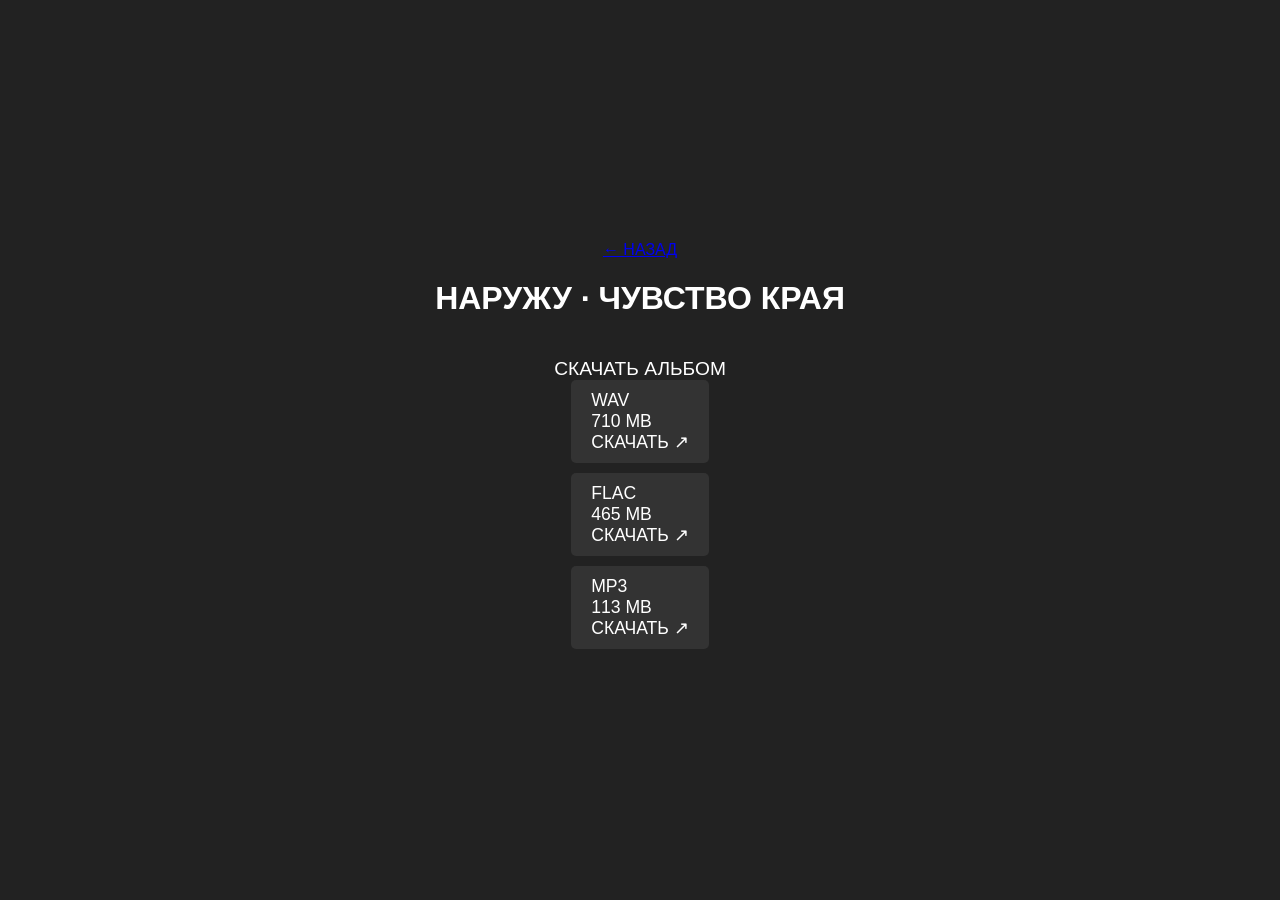
==== download.html @ 3d83241c "Initial working version" ====
<html>
<head>
<style>
body {
  background-color: #222;
  color: #fff;
  font-family: Arial, sans-serif;
  margin: 0;
  padding: 0;
}

body, html {
  height: 100%;
}

.download-container {
  display: flex;
  flex-direction: column;
  align-items: center;
  justify-content: center;
  height: 100%;
}

.download-link {
  margin-top: 20px;
  font-size: 1.2em;
  text-decoration: none;
  color: #fff;
}

.download-link:hover {
  text-decoration: underline;
}

.download-button {
  color: #fff;
  text-decoration: none;
  display: flex;
  align-items: center;
  justify-content: center;
  padding: 10px 20px;
  border-radius: 5px;
  background-color: #333;
  font-size: 1.1em;
  margin-bottom: 10px;
}

.download-button:hover {
  background-color: #444;
  color: #fff;
  transition: background-color 0.3s ease;
}
</style>
</head>
<body>
<div class="download-container">
  <a href="index.html" class="back-link">← НАЗАД</a>
  <h1>НАРУЖУ · ЧУВСТВО КРАЯ</h1>
  <a href="download.html" class="download-link">СКАЧАТЬ АЛЬБОМ</a>
  <div class="download-buttons">
    <div class="download-button">
      <a href="https://github.com/Cabin303/naruzhu-downloads/releases/latest/download/NARUZHU_WAV.zip" style="color: #fff; text-decoration: none;">WAV<br>710 MB<br>СКАЧАТЬ ↗</a>
    </div>
    <div class="download-button">
      <a href="https://github.com/Cabin303/naruzhu-downloads/releases/latest/download/NARUZHU_FLAC.zip" style="color: #fff; text-decoration: none;">FLAC<br>465 MB<br>СКАЧАТЬ ↗</a>
    </div>
    <div class="download-button">
      <a href="https://github.com/Cabin303/naruzhu-downloads/releases/latest/download/NARUZHU_MP3.zip" style="color: #fff; text-decoration: none;">MP3<br>113 MB<br>СКАЧАТЬ ↗</a>
    </div>
  </div>
</div>
</body>
</html>
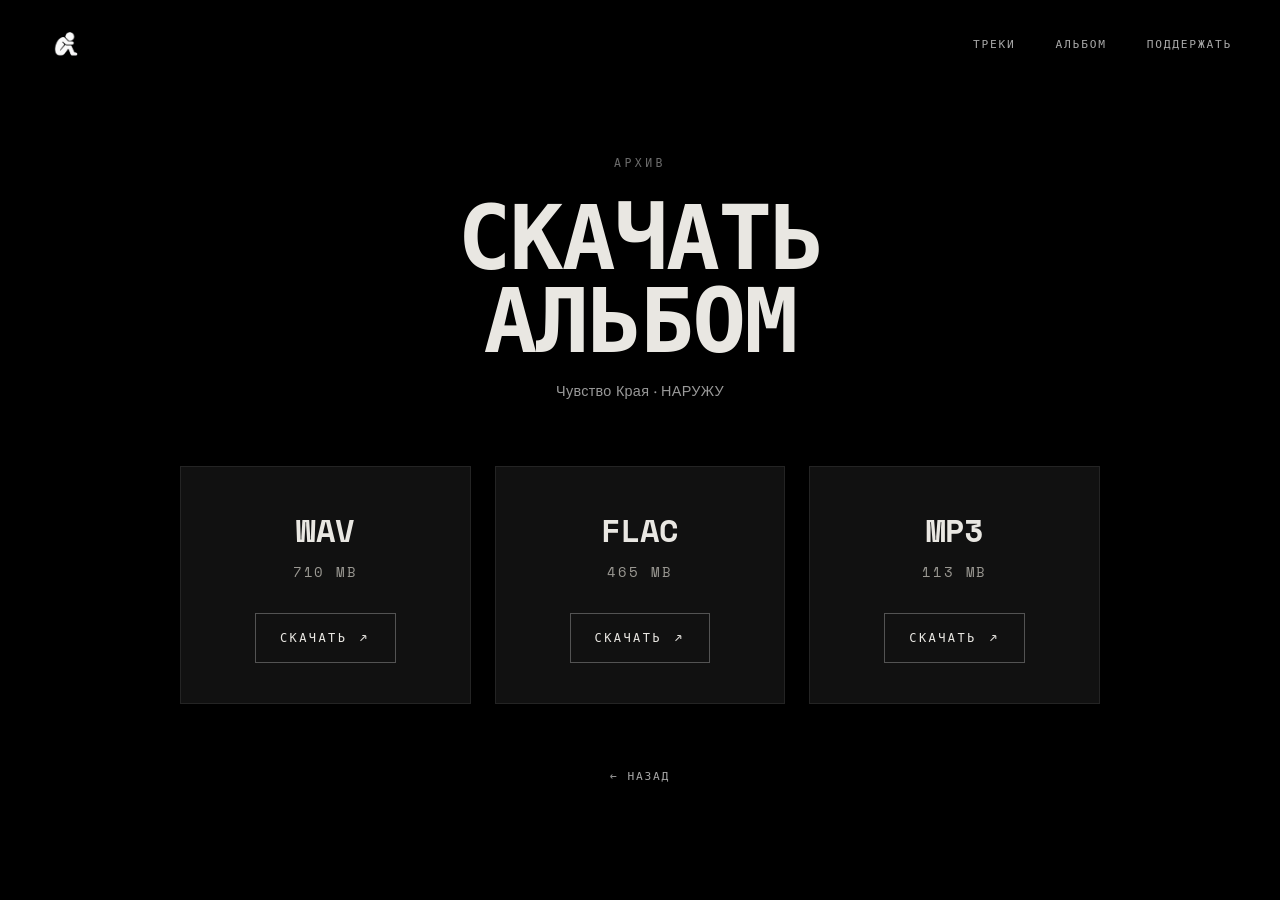
==== commit d9b6b73b: "Remove decorative dots and redundant player control" ====
--- a/download.html
+++ b/download.html
@@ -1,73 +1,167 @@
-<html>
+<!doctype html>
+<html lang="ru">
 <head>
-<style>
-body {
-  background-color: #222;
-  color: #fff;
-  font-family: Arial, sans-serif;
-  margin: 0;
-  padding: 0;
-}
+  <meta charset="UTF-8">
+  <meta name="viewport" content="width=device-width, initial-scale=1">
+  <meta name="theme-color" content="#000000">
+  <title>НАРУЖУ — Скачать альбом</title>
+  <link rel="preconnect" href="https://fonts.googleapis.com">
+  <link rel="preconnect" href="https://fonts.gstatic.com" crossorigin>
+  <link href="https://fonts.googleapis.com/css2?family=Space+Grotesk:wght@300;400;500;600;700&family=Space+Mono:wght@400;700&display=swap" rel="stylesheet">
+  <style>
+    :root {
+      --black: #000;
+      --white: #fff;
+      --ink: #E9E7E2;
+      --dim: #111;
+      --panel: #0a0a0a;
+      --border: rgba(255,255,255,.08);
+      --muted: #9A9892;
+    }
 
-body, html {
-  height: 100%;
-}
+    *, *::before, *::after { margin: 0; padding: 0; box-sizing: border-box; }
+    html { scroll-behavior: smooth; }
+    body {
+      background: var(--black);
+      color: var(--ink);
+      font-family: 'Space Grotesk', sans-serif;
+      line-height: 1.45;
+      -webkit-font-smoothing: antialiased;
+      overflow-x: hidden;
+    }
+    a { color: inherit; text-decoration: none; }
+    ul { list-style: none; }
+    img { display: block; }
+    :focus-visible { outline: 1px solid rgba(255,255,255,.55); outline-offset: 3px; }
 
-.download-container {
-  display: flex;
-  flex-direction: column;
-  align-items: center;
-  justify-content: center;
-  height: 100%;
-}
+    /* ── НАВИГАЦИЯ ─────────────────────────────────────- */
+    .site-nav {
+      position: fixed; top: 0; left: 0; right: 0; z-index: 100;
+      padding: 26px 48px;
+      display: flex; align-items: center; justify-content: space-between;
+    }
+    .nav-logo {
+      font-family: 'Space Mono', monospace;
+      font-size: .95rem; line-height: .95; letter-spacing: .18em; font-weight: 700; color: #fff;
+    }
+    .nav-logo img { width: 34px; height: auto; display: block; }
+    .nav-links { display: flex; gap: 40px; }
+    .nav-links a {
+      font-family: 'Space Mono', monospace;
+      font-size: .7rem; letter-spacing: .16em; text-transform: uppercase;
+      color: rgba(255,255,255,.66); transition: color .2s;
+    }
+    .nav-links a:hover { color: var(--ink); }
 
-.download-link {
-  margin-top: 20px;
-  font-size: 1.2em;
-  text-decoration: none;
-  color: #fff;
-}
+    /* ── СТРАНИЦА СКАЧИВАНИЯ ──────────────────────────── */
+    .download-page {
+      min-height: 100vh;
+      display: flex; flex-direction: column; justify-content: center; align-items: center;
+      padding: 140px 0 100px;
+      text-align: center;
+    }
+    .dl-eyebrow {
+      font-family: 'Space Mono', monospace;
+      font-size: .72rem; letter-spacing: .3em; text-transform: uppercase;
+      color: rgba(255,255,255,.42); margin-bottom: 22px;
+    }
+    .download-title {
+      font-family: 'Space Mono', monospace;
+      font-size: clamp(2.4rem, 7vw, 6rem); line-height: .92; font-weight: 700; letter-spacing: -.02em;
+    }
+    .download-sub {
+      font-size: .9rem; letter-spacing: .02em; color: rgba(255,255,255,.6); margin-top: 22px;
+    }
 
-.download-link:hover {
-  text-decoration: underline;
-}
+    .download-cards {
+      display: grid; grid-template-columns: repeat(3, 1fr); gap: 24px;
+      width: min(920px, calc(100% - 96px)); margin-top: 64px;
+    }
+    .download-card {
+      display: flex; flex-direction: column; align-items: center;
+      background: var(--dim); border: 1px solid var(--border); padding: 40px 28px;
+      transition: border-color .2s, background .2s;
+    }
+    .download-card:hover { border-color: rgba(255,255,255,.4); background: var(--panel); }
+    .format { font-family: 'Space Mono', monospace; font-size: 2rem; font-weight: 700; letter-spacing: -.02em; }
+    .size { font-family: 'Space Mono', monospace; font-size: .85rem; letter-spacing: .14em; color: var(--muted); margin-top: 10px; }
+    .action {
+      display: inline-flex; align-items: center; gap: 12px; margin-top: 30px;
+      font-family: 'Space Mono', monospace; font-size: 12px; letter-spacing: .2em; text-transform: uppercase;
+      border: 1px solid rgba(255,255,255,.28); padding: 14px 24px; color: var(--ink);
+      transition: background .2s, color .2s, border-color .2s, gap .3s, transform .22s ease;
+    }
+    .action span { font-size: 14px; }
+    .action:hover,
+    .action:focus-visible {
+      background: transparent;
+      border-color: rgba(255,255,255,.28);
+      color: #fff;
+      gap: 12px;
+      transform: translateY(-2px);
+    }
 
-.download-button {
-  color: #fff;
-  text-decoration: none;
-  display: flex;
-  align-items: center;
-  justify-content: center;
-  padding: 10px 20px;
-  border-radius: 5px;
-  background-color: #333;
-  font-size: 1.1em;
-  margin-bottom: 10px;
-}
+    .back-link {
+      margin-top: 64px;
+      font-family: 'Space Mono', monospace; font-size: .7rem; letter-spacing: .16em; text-transform: uppercase;
+      color: rgba(255,255,255,.66); transition: color .2s;
+    }
+    .back-link:hover { color: var(--ink); }
 
-.download-button:hover {
-  background-color: #444;
-  color: #fff;
-  transition: background-color 0.3s ease;
-}
-</style>
+    @media (max-width: 820px) {
+      .site-nav { padding: 18px 22px; }
+      .nav-links { gap: 22px; }
+      .nav-links a { font-size: .62rem; }
+      .download-page { padding: 120px 0 80px; }
+      .download-cards { grid-template-columns: 1fr; gap: 20px; width: min(560px, calc(100% - 44px)); }
+      .download-card { padding: 34px 26px; }
+    }
+    @media (max-width: 640px) {
+      .nav-links { display: none; }
+      .nav-logo img { width: 28px; }
+      .download-page { padding: 104px 0 72px; }
+      .download-title { font-size: clamp(2rem, 10vw, 3rem); }
+    }
+  </style>
 </head>
 <body>
-<div class="download-container">
-  <a href="index.html" class="back-link">← НАЗАД</a>
-  <h1>НАРУЖУ · ЧУВСТВО КРАЯ</h1>
-  <a href="download.html" class="download-link">СКАЧАТЬ АЛЬБОМ</a>
-  <div class="download-buttons">
-    <div class="download-button">
-      <a href="https://github.com/Cabin303/naruzhu-downloads/releases/latest/download/NARUZHU_WAV.zip" style="color: #fff; text-decoration: none;">WAV<br>710 MB<br>СКАЧАТЬ ↗</a>
+
+  <nav class="site-nav">
+    <a class="nav-logo" href="index.html"><img src="челик.png" alt="НАРУЖУ"></a>
+    <ul class="nav-links">
+      <li><a href="index.html#tracks">Треки</a></li>
+      <li><a href="index.html#about">Альбом</a></li>
+      <li><a href="index.html#support">Поддержать</a></li>
+    </ul>
+  </nav>
+
+  <main class="download-page">
+    <p class="dl-eyebrow">Архив</p>
+    <h1 class="download-title">СКАЧАТЬ<br>АЛЬБОМ</h1>
+    <p class="download-sub">Чувство Края · НАРУЖУ</p>
+
+    <div class="download-cards">
+      <a href="https://github.com/Cabin303/naruzhu-downloads/releases/download/v1.0/NARUZHU_WAV.zip" download class="download-card">
+        <span class="format">WAV</span>
+        <span class="size">710 MB</span>
+        <span class="action">СКАЧАТЬ <span>↗</span></span>
+      </a>
+
+      <a href="https://github.com/Cabin303/naruzhu-downloads/releases/download/v1.0/NARUZHU_FLAC.zip" download class="download-card">
+        <span class="format">FLAC</span>
+        <span class="size">465 MB</span>
+        <span class="action">СКАЧАТЬ <span>↗</span></span>
+      </a>
+
+      <a href="https://github.com/Cabin303/naruzhu-downloads/releases/download/v1.0/NARUZHU_MP3.zip" download class="download-card">
+        <span class="format">MP3</span>
+        <span class="size">113 MB</span>
+        <span class="action">СКАЧАТЬ <span>↗</span></span>
+      </a>
     </div>
-    <div class="download-button">
-      <a href="https://github.com/Cabin303/naruzhu-downloads/releases/latest/download/NARUZHU_FLAC.zip" style="color: #fff; text-decoration: none;">FLAC<br>465 MB<br>СКАЧАТЬ ↗</a>
-    </div>
-    <div class="download-button">
-      <a href="https://github.com/Cabin303/naruzhu-downloads/releases/latest/download/NARUZHU_MP3.zip" style="color: #fff; text-decoration: none;">MP3<br>113 MB<br>СКАЧАТЬ ↗</a>
-    </div>
-  </div>
-</div>
+
+    <a href="index.html" class="back-link">← НАЗАД</a>
+  </main>
+
 </body>
 </html>
